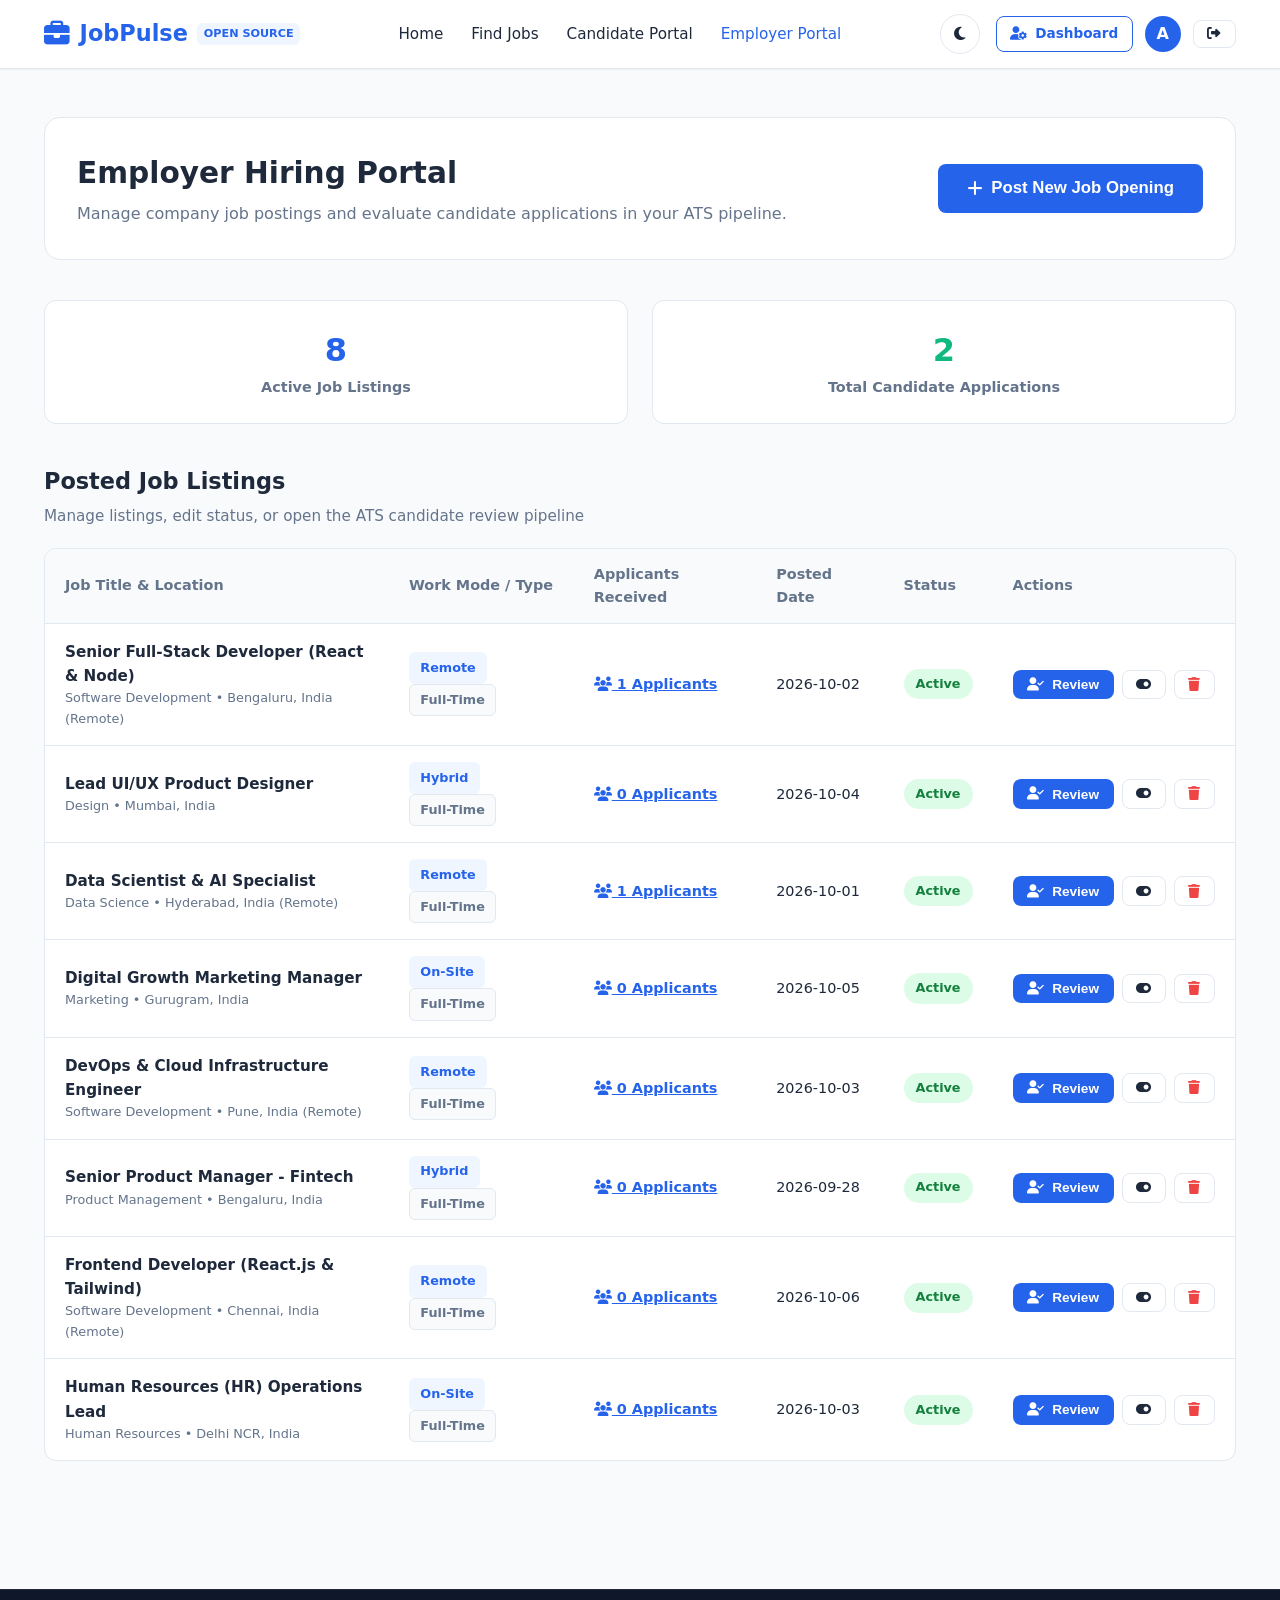
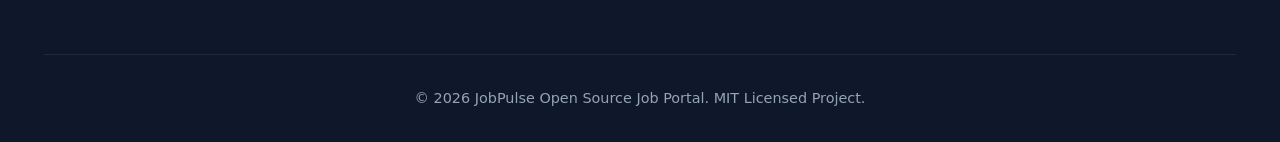
==== employer-dashboard.html @ 10c54e87 "Initial commit: JobPulse Open Source Job Portal" ====
<!DOCTYPE html>
<html lang="en">
<head>
  <meta charset="UTF-8">
  <meta name="viewport" content="width=device-width, initial-scale=1.0">
  <title>Employer Portal & ATS — JobPulse</title>
  <link rel="stylesheet" href="css/style.css">
  <link rel="stylesheet" href="css/responsive.css">
  <link rel="stylesheet" href="css/dark-mode.css">
  <link rel="stylesheet" href="https://cdnjs.cloudflare.com/ajax/libs/font-awesome/6.4.0/css/all.min.css">
</head>
<body>

  <!-- Navigation Bar -->
  <nav class="navbar">
    <div class="container navbar-container">
      <a href="index.html" class="brand-logo">
        <i class="fa-solid fa-briefcase"></i> JobPulse <span class="brand-badge">Open Source</span>
      </a>

      <ul class="nav-links">
        <li><a href="index.html" class="nav-link">Home</a></li>
        <li><a href="jobs.html" class="nav-link">Find Jobs</a></li>
        <li><a href="seeker-dashboard.html" class="nav-link">Candidate Portal</a></li>
        <li><a href="employer-dashboard.html" class="nav-link active">Employer Portal</a></li>
      </ul>

      <div class="nav-actions" id="nav-actions">
        <!-- Dynamically rendered via app.js -->
      </div>
    </div>
  </nav>

  <main class="main-content">
    <div class="container" style="padding-top:3rem; padding-bottom:4rem;">
      
      <!-- Employer Welcome Card -->
      <div style="background:var(--card-bg); border:1px solid var(--border-color); border-radius:var(--radius-xl); padding:2rem; margin-bottom:2.5rem; display:flex; justify-content:space-between; align-items:center; flex-wrap:wrap; gap:1.5rem;">
        <div>
          <h1 style="font-size:1.85rem; font-weight:800; margin-bottom:0.25rem;">Employer Hiring Portal</h1>
          <p style="color:var(--text-muted);">Manage company job postings and evaluate candidate applications in your ATS pipeline.</p>
        </div>
        <div>
          <button onclick="openPostJobModal()" class="btn btn-primary btn-lg">
            <i class="fa-solid fa-plus"></i> Post New Job Opening
          </button>
        </div>
      </div>

      <!-- Overview Stats Grid -->
      <div style="display:grid; grid-template-columns:repeat(auto-fit, minmax(220px, 1fr)); gap:1.5rem; margin-bottom:2.5rem;">
        <div style="background:var(--card-bg); border:1px solid var(--border-color); border-radius:var(--radius-lg); padding:1.5rem; text-align:center;">
          <h3 style="font-size:2rem; font-weight:800; color:var(--primary);" id="emp-active-jobs-count">0</h3>
          <p style="color:var(--text-muted); font-size:0.9rem; font-weight:600;">Active Job Listings</p>
        </div>
        <div style="background:var(--card-bg); border:1px solid var(--border-color); border-radius:var(--radius-lg); padding:1.5rem; text-align:center;">
          <h3 style="font-size:2rem; font-weight:800; color:var(--accent);" id="emp-total-apps-count">0</h3>
          <p style="color:var(--text-muted); font-size:0.9rem; font-weight:600;">Total Candidate Applications</p>
        </div>
      </div>

      <!-- Active Job Listings Manager Table -->
      <div>
        <div class="section-header" style="margin-bottom:1.25rem;">
          <div>
            <h2 class="section-title" style="font-size:1.4rem;">Posted Job Listings</h2>
            <p class="section-subtitle">Manage listings, edit status, or open the ATS candidate review pipeline</p>
          </div>
        </div>

        <div class="table-responsive" id="employer-jobs-table">
          <table class="table">
            <thead>
              <tr>
                <th>Job Title & Location</th>
                <th>Work Mode / Type</th>
                <th>Applicants Received</th>
                <th>Posted Date</th>
                <th>Status</th>
                <th>Actions</th>
              </tr>
            </thead>
            <tbody id="employer-jobs-tbody">
              <!-- Rendered via employer-dashboard.js -->
            </tbody>
          </table>
        </div>
      </div>

    </div>
  </main>

  <!-- Post New Job Modal Dialog -->
  <div class="modal-backdrop" id="post-job-modal">
    <div class="modal-content">
      <div class="modal-header">
        <h3 style="font-size:1.35rem; font-weight:800;">Post a New Job Opening</h3>
        <button onclick="closePostJobModal()" class="modal-close">&times;</button>
      </div>

      <form onsubmit="handleCreateJobSubmit(event)">
        <div class="form-group">
          <label class="form-label">Job Title</label>
          <input type="text" id="job-form-title" class="form-control" required placeholder="e.g. Senior Frontend Engineer">
        </div>

        <div style="display:grid; grid-template-columns:1fr 1fr; gap:1rem;">
          <div class="form-group">
            <label class="form-label">Category</label>
            <select id="job-form-category" class="form-control" required>
              <option value="Software Development">Software Development</option>
              <option value="Design">UI/UX Design</option>
              <option value="Data Science">Data Science & AI</option>
              <option value="Marketing">Growth Marketing</option>
              <option value="Product Management">Product Management</option>
              <option value="Human Resources">Human Resources</option>
            </select>
          </div>

          <div class="form-group">
            <label class="form-label">Work Mode</label>
            <select id="job-form-workmode" class="form-control" required>
              <option value="Remote">Remote</option>
              <option value="Hybrid">Hybrid</option>
              <option value="On-Site">On-Site</option>
            </select>
          </div>
        </div>

        <div style="display:grid; grid-template-columns:1fr 1fr; gap:1rem;">
          <div class="form-group">
            <label class="form-label">Job Type</label>
            <select id="job-form-jobtype" class="form-control" required>
              <option value="Full-Time">Full-Time</option>
              <option value="Part-Time">Part-Time</option>
              <option value="Contract">Contract</option>
              <option value="Internship">Internship</option>
            </select>
          </div>

          <div class="form-group">
            <label class="form-label">Experience Level</label>
            <select id="job-form-experience" class="form-control" required>
              <option value="Entry Level">Entry Level</option>
              <option value="Mid Level">Mid Level</option>
              <option value="Senior Level">Senior Level</option>
            </select>
          </div>
        </div>

        <div class="form-group">
          <label class="form-label">Location</label>
          <input type="text" id="job-form-location" class="form-control" required placeholder="e.g. Bengaluru, India (Remote)">
        </div>

        <div style="display:grid; grid-template-columns:1fr 1fr; gap:1rem;">
          <div class="form-group">
            <label class="form-label">Min Salary (Annual ₹)</label>
            <input type="number" id="job-form-salary-min" class="form-control" required placeholder="e.g. 800000" step="50000">
          </div>

          <div class="form-group">
            <label class="form-label">Max Salary (Annual ₹)</label>
            <input type="number" id="job-form-salary-max" class="form-control" required placeholder="e.g. 1500000" step="50000">
          </div>
        </div>

        <div class="form-group">
          <label class="form-label">Job Description Overview</label>
          <textarea id="job-form-description" class="form-control" required placeholder="Provide a detailed description of the role responsibilities..."></textarea>
        </div>

        <div class="form-group">
          <label class="form-label">Key Requirements (One per line)</label>
          <textarea id="job-form-requirements" class="form-control" required placeholder="3+ years React experience&#10;Proficiency in REST APIs&#10;Experience with AWS"></textarea>
        </div>

        <div class="form-group">
          <label class="form-label">Benefits & Perks (One per line)</label>
          <textarea id="job-form-benefits" class="form-control" required placeholder="100% Remote flexibility&#10;Health Insurance coverage&#10;Annual Learning Stipend"></textarea>
        </div>

        <div style="display:flex; justify-content:flex-end; gap:1rem; margin-top:1.5rem;">
          <button type="button" onclick="closePostJobModal()" class="btn btn-secondary">Cancel</button>
          <button type="submit" class="btn btn-primary">Publish Job Opening <i class="fa-solid fa-paper-plane"></i></button>
        </div>
      </form>
    </div>
  </div>

  <!-- Applicant Tracking System (ATS) Modal -->
  <div class="modal-backdrop" id="ats-candidates-modal">
    <div class="modal-content" style="max-width:800px;">
      <div class="modal-header">
        <h3 style="font-size:1.35rem; font-weight:800;" id="ats-modal-job-title">Candidate Pipeline ATS</h3>
        <button onclick="closeATSModal()" class="modal-close">&times;</button>
      </div>

      <div id="ats-candidates-container">
        <!-- Rendered via employer-dashboard.js -->
      </div>
    </div>
  </div>

  <footer class="footer">
    <div class="container">
      <div class="footer-bottom">
        <p>&copy; 2026 JobPulse Open Source Job Portal. MIT Licensed Project.</p>
      </div>
    </div>
  </footer>

  <script src="js/jobs-data.js"></script>
  <script src="js/auth.js"></script>
  <script src="js/app.js"></script>
  <script src="js/employer-dashboard.js"></script>
</body>
</html>
---- css/style.css ----
/* ==========================================================================
   JobPulse Open Source Job Portal - Core Design System & Stylesheet
   ========================================================================== */

:root {
  --primary: #2563eb;
  --primary-hover: #1d4ed8;
  --primary-light: #eff6ff;
  --secondary: #475569;
  --accent: #10b981;
  --accent-hover: #059669;
  --accent-light: #ecfdf5;
  --dark-bg: #0f172a;
  --card-bg: #ffffff;
  --body-bg: #f8fafc;
  --text-main: #1e293b;
  --text-muted: #64748b;
  --border-color: #e2e8f0;
  --shadow-sm: 0 1px 2px 0 rgb(0 0 0 / 0.05);
  --shadow-md: 0 4px 6px -1px rgb(0 0 0 / 0.1), 0 2px 4px -2px rgb(0 0 0 / 0.1);
  --shadow-lg: 0 10px 15px -3px rgb(0 0 0 / 0.1), 0 4px 6px -4px rgb(0 0 0 / 0.1);
  --radius-sm: 0.375rem;
  --radius-md: 0.5rem;
  --radius-lg: 0.75rem;
  --radius-xl: 1rem;
  --font-sans: 'Inter', system-ui, -apple-system, BlinkMacSystemFont, 'Segoe UI', Roboto, sans-serif;
  --transition: all 0.25s ease-in-out;
}

* {
  box-sizing: border-box;
  margin: 0;
  padding: 0;
}

body {
  font-family: var(--font-sans);
  background-color: var(--body-bg);
  color: var(--text-main);
  line-height: 1.6;
  min-height: 100vh;
  display: flex;
  flex-direction: column;
}

a {
  color: var(--primary);
  text-decoration: none;
  transition: var(--transition);
}

a:hover {
  color: var(--primary-hover);
}

img {
  max-width: 100%;
  height: auto;
  display: block;
}

/* Layout Containers */
.container {
  width: 100%;
  max-width: 1240px;
  margin: 0 auto;
  padding: 0 1.5rem;
}

.main-content {
  flex: 1;
}

/* Navbar */
.navbar {
  background-color: var(--card-bg);
  border-bottom: 1px solid var(--border-color);
  position: sticky;
  top: 0;
  z-index: 1000;
  box-shadow: var(--shadow-sm);
}

.navbar-container {
  display: flex;
  align-items: center;
  justify-content: space-between;
  height: 4.25rem;
}

.brand-logo {
  display: flex;
  align-items: center;
  gap: 0.6rem;
  font-size: 1.4rem;
  font-weight: 800;
  color: var(--primary);
}

.brand-logo i {
  font-size: 1.6rem;
}

.brand-badge {
  background: var(--primary-light);
  color: var(--primary);
  font-size: 0.7rem;
  padding: 0.15rem 0.4rem;
  border-radius: var(--radius-sm);
  font-weight: 700;
  text-transform: uppercase;
}

.nav-links {
  display: flex;
  align-items: center;
  gap: 1.75rem;
  list-style: none;
}

.nav-link {
  color: var(--text-main);
  font-weight: 500;
  font-size: 0.95rem;
}

.nav-link:hover, .nav-link.active {
  color: var(--primary);
}

.nav-actions {
  display: flex;
  align-items: center;
  gap: 1rem;
}

/* Buttons */
.btn {
  display: inline-flex;
  align-items: center;
  justify-content: center;
  gap: 0.5rem;
  padding: 0.6rem 1.25rem;
  font-size: 0.95rem;
  font-weight: 600;
  border-radius: var(--radius-md);
  border: 1px solid transparent;
  cursor: pointer;
  transition: var(--transition);
  white-space: nowrap;
}

.btn-primary {
  background-color: var(--primary);
  color: #ffffff;
}

.btn-primary:hover {
  background-color: var(--primary-hover);
  color: #ffffff;
}

.btn-secondary {
  background-color: var(--card-bg);
  border-color: var(--border-color);
  color: var(--text-main);
}

.btn-secondary:hover {
  background-color: var(--body-bg);
  border-color: var(--text-muted);
}

.btn-outline {
  background: transparent;
  border-color: var(--primary);
  color: var(--primary);
}

.btn-outline:hover {
  background-color: var(--primary-light);
}

.btn-accent {
  background-color: var(--accent);
  color: #ffffff;
}

.btn-accent:hover {
  background-color: var(--accent-hover);
  color: #ffffff;
}

.btn-danger {
  background-color: #ef4444;
  color: #ffffff;
}

.btn-danger:hover {
  background-color: #dc2626;
}

.btn-sm {
  padding: 0.4rem 0.85rem;
  font-size: 0.85rem;
}

.btn-lg {
  padding: 0.85rem 1.75rem;
  font-size: 1.05rem;
}

.btn-icon {
  width: 2.5rem;
  height: 2.5rem;
  padding: 0;
  border-radius: 50%;
}

/* Hero Section */
.hero {
  background: linear-gradient(135deg, #1e293b 0%, #0f172a 100%);
  color: #ffffff;
  padding: 5rem 0 4rem;
  position: relative;
  overflow: hidden;
}

.hero::before {
  content: '';
  position: absolute;
  top: -50%;
  right: -20%;
  width: 600px;
  height: 600px;
  background: radial-gradient(circle, rgba(37,99,235,0.2) 0%, rgba(0,0,0,0) 70%);
  border-radius: 50%;
}

.hero-content {
  text-align: center;
  max-width: 850px;
  margin: 0 auto;
  position: relative;
  z-index: 2;
}

.hero-title {
  font-size: 3rem;
  font-weight: 800;
  letter-spacing: -0.025em;
  line-height: 1.2;
  margin-bottom: 1.25rem;
}

.hero-title span {
  color: #60a5fa;
}

.hero-subtitle {
  font-size: 1.2rem;
  color: #94a3b8;
  margin-bottom: 2.5rem;
}

/* Hero Search Box */
.hero-search-box {
  background-color: #ffffff;
  padding: 0.5rem;
  border-radius: var(--radius-lg);
  box-shadow: var(--shadow-lg);
  display: flex;
  align-items: center;
  gap: 0.5rem;
  color: var(--text-main);
  position: relative;
}

.search-input-group {
  display: flex;
  align-items: center;
  gap: 0.75rem;
  flex: 1;
  padding: 0.5rem 1rem;
  border-right: 1px solid var(--border-color);
}

.search-input-group:last-of-type {
  border-right: none;
}

.search-input-group i {
  color: var(--text-muted);
  font-size: 1.1rem;
}

.search-input-group input, .search-input-group select {
  width: 100%;
  border: none;
  outline: none;
  font-size: 0.95rem;
  background: transparent;
  color: var(--text-main);
}

/* Hero Stats */
.hero-stats {
  display: grid;
  grid-template-columns: repeat(3, 1fr);
  gap: 2rem;
  margin-top: 3.5rem;
  text-align: center;
}

.stat-item h3 {
  font-size: 2.25rem;
  font-weight: 800;
  color: #60a5fa;
}

.stat-item p {
  color: #94a3b8;
  font-size: 0.95rem;
}

/* Category Cards Section */
.section {
  padding: 4rem 0;
}

.section-header {
  display: flex;
  align-items: flex-end;
  justify-content: space-between;
  margin-bottom: 2.5rem;
}

.section-title {
  font-size: 1.85rem;
  font-weight: 800;
  color: var(--text-main);
}

.section-subtitle {
  color: var(--text-muted);
  font-size: 0.95rem;
  margin-top: 0.25rem;
}

.categories-grid {
  display: grid;
  grid-template-columns: repeat(auto-fill, minmax(220px, 1fr));
  gap: 1.5rem;
}

.category-card {
  background-color: var(--card-bg);
  border: 1px solid var(--border-color);
  border-radius: var(--radius-lg);
  padding: 1.75rem 1.5rem;
  text-align: center;
  transition: var(--transition);
  cursor: pointer;
}

.category-card:hover {
  transform: translateY(-4px);
  border-color: var(--primary);
  box-shadow: var(--shadow-md);
}

.category-icon {
  width: 3.5rem;
  height: 3.5rem;
  background-color: var(--primary-light);
  color: var(--primary);
  border-radius: var(--radius-lg);
  display: flex;
  align-items: center;
  justify-content: center;
  font-size: 1.5rem;
  margin: 0 auto 1rem;
}

.category-title {
  font-size: 1.1rem;
  font-weight: 700;
  color: var(--text-main);
  margin-bottom: 0.25rem;
}

.category-count {
  font-size: 0.85rem;
  color: var(--text-muted);
}

/* Job Cards Grid */
.jobs-grid {
  display: grid;
  grid-template-columns: repeat(auto-fill, minmax(360px, 1fr));
  gap: 1.5rem;
}

.job-card {
  background-color: var(--card-bg);
  border: 1px solid var(--border-color);
  border-radius: var(--radius-lg);
  padding: 1.5rem;
  display: flex;
  flex-direction: column;
  justify-content: space-between;
  transition: var(--transition);
  position: relative;
}

.job-card:hover {
  border-color: var(--primary);
  box-shadow: var(--shadow-md);
  transform: translateY(-2px);
}

.job-card-header {
  display: flex;
  align-items: flex-start;
  gap: 1rem;
  margin-bottom: 1rem;
}

.company-logo {
  width: 3.25rem;
  height: 3.25rem;
  border-radius: var(--radius-md);
  object-fit: cover;
  border: 1px solid var(--border-color);
  background: var(--body-bg);
}

.job-title-group {
  flex: 1;
}

.job-title {
  font-size: 1.15rem;
  font-weight: 700;
  color: var(--text-main);
  line-height: 1.3;
  margin-bottom: 0.25rem;
}

.company-name {
  font-size: 0.9rem;
  color: var(--text-muted);
  font-weight: 500;
}

.bookmark-btn {
  background: transparent;
  border: none;
  color: var(--text-muted);
  font-size: 1.25rem;
  cursor: pointer;
  transition: var(--transition);
}

.bookmark-btn:hover, .bookmark-btn.active {
  color: #ef4444;
}

/* Tags & Badges */
.tags-group {
  display: flex;
  flex-wrap: wrap;
  gap: 0.5rem;
  margin-bottom: 1.25rem;
}

.badge {
  display: inline-flex;
  align-items: center;
  gap: 0.35rem;
  padding: 0.3rem 0.65rem;
  font-size: 0.8rem;
  font-weight: 600;
  border-radius: var(--radius-sm);
  background-color: var(--body-bg);
  color: var(--text-muted);
  border: 1px solid var(--border-color);
}

.badge-primary {
  background-color: var(--primary-light);
  color: var(--primary);
  border-color: transparent;
}

.badge-accent {
  background-color: var(--accent-light);
  color: var(--accent);
  border-color: transparent;
}

.badge-warning {
  background-color: #fffbe6;
  color: #d97706;
  border-color: transparent;
}

.badge-danger {
  background-color: #fef2f2;
  color: #ef4444;
  border-color: transparent;
}

.job-meta {
  display: flex;
  align-items: center;
  justify-content: space-between;
  padding-top: 1rem;
  border-top: 1px solid var(--border-color);
  font-size: 0.85rem;
  color: var(--text-muted);
}

.salary-text {
  font-weight: 700;
  color: var(--text-main);
  font-size: 1rem;
}

/* Catalog Page Layout */
.catalog-layout {
  display: grid;
  grid-template-columns: 280px 1fr;
  gap: 2rem;
  padding: 2.5rem 0 4rem;
}

/* Sidebar Filter Panel */
.filter-sidebar {
  background-color: var(--card-bg);
  border: 1px solid var(--border-color);
  border-radius: var(--radius-lg);
  padding: 1.5rem;
  height: fit-content;
  position: sticky;
  top: 5.5rem;
}

.filter-header {
  display: flex;
  align-items: center;
  justify-content: space-between;
  padding-bottom: 1rem;
  margin-bottom: 1.25rem;
  border-bottom: 1px solid var(--border-color);
}

.filter-title {
  font-size: 1.1rem;
  font-weight: 700;
}

.filter-group {
  margin-bottom: 1.5rem;
}

.filter-label {
  font-size: 0.9rem;
  font-weight: 700;
  color: var(--text-main);
  margin-bottom: 0.75rem;
  display: block;
}

.filter-checkbox {
  display: flex;
  align-items: center;
  gap: 0.6rem;
  font-size: 0.9rem;
  color: var(--text-main);
  margin-bottom: 0.5rem;
  cursor: pointer;
}

.filter-checkbox input[type="checkbox"] {
  accent-color: var(--primary);
  width: 1.05rem;
  height: 1.05rem;
}

.range-slider {
  width: 100%;
  accent-color: var(--primary);
}

.range-values {
  display: flex;
  justify-content: space-between;
  font-size: 0.8rem;
  font-weight: 600;
  color: var(--text-muted);
  margin-top: 0.35rem;
}

/* Top Toolbar */
.catalog-toolbar {
  display: flex;
  align-items: center;
  justify-content: space-between;
  background-color: var(--card-bg);
  border: 1px solid var(--border-color);
  border-radius: var(--radius-lg);
  padding: 1rem 1.5rem;
  margin-bottom: 1.5rem;
}

.results-count {
  font-size: 0.95rem;
  font-weight: 600;
  color: var(--text-muted);
}

.sort-select {
  padding: 0.45rem 0.85rem;
  border-radius: var(--radius-md);
  border: 1px solid var(--border-color);
  outline: none;
  font-size: 0.9rem;
  color: var(--text-main);
  background-color: var(--card-bg);
}

/* Job Details Page */
.job-details-header {
  background-color: var(--card-bg);
  border-bottom: 1px solid var(--border-color);
  padding: 3rem 0;
}

.job-details-grid {
  display: grid;
  grid-template-columns: 1fr 340px;
  gap: 2rem;
  padding: 3rem 0;
}

.details-card {
  background-color: var(--card-bg);
  border: 1px solid var(--border-color);
  border-radius: var(--radius-lg);
  padding: 2rem;
  margin-bottom: 2rem;
}

.details-title {
  font-size: 1.35rem;
  font-weight: 800;
  margin-bottom: 1.25rem;
  padding-bottom: 0.75rem;
  border-bottom: 2px solid var(--primary-light);
}

.details-list {
  list-style-type: none;
}

.details-list li {
  position: relative;
  padding-left: 1.75rem;
  margin-bottom: 0.75rem;
}

.details-list li::before {
  content: '✓';
  position: absolute;
  left: 0;
  color: var(--accent);
  font-weight: bold;
}

/* Forms & Inputs */
.form-group {
  margin-bottom: 1.25rem;
}

.form-label {
  display: block;
  font-size: 0.9rem;
  font-weight: 600;
  margin-bottom: 0.5rem;
  color: var(--text-main);
}

.form-control {
  width: 100% !important;
  padding: 0.65rem 0.9rem;
  font-size: 0.95rem;
  border: 1px solid var(--border-color);
  border-radius: var(--radius-md);
  outline: none;
  background-color: var(--card-bg);
  color: var(--text-main);
  transition: var(--transition);
}

.form-control:focus {
  border-color: var(--primary);
  box-shadow: 0 0 0 3px rgba(37, 99, 235, 0.15);
}

textarea.form-control {
  min-height: 120px;
  resize: vertical;
}

/* Auth Cards */
.auth-wrapper {
  min-height: 80vh;
  display: flex;
  align-items: center;
  justify-content: center;
  padding: 3rem 1rem;
}

.auth-card {
  width: 100%;
  max-width: 460px !important;
  background-color: var(--card-bg);
  border: 1px solid var(--border-color);
  border-radius: var(--radius-xl);
  padding: 2.5rem;
  box-shadow: var(--shadow-lg);
}

.auth-header {
  text-align: center;
  margin-bottom: 2rem;
}

.auth-title {
  font-size: 1.75rem;
  font-weight: 800;
  margin-bottom: 0.5rem;
}

.role-toggle {
  display: flex;
  background-color: var(--body-bg);
  border: 1px solid var(--border-color);
  padding: 0.3rem;
  border-radius: var(--radius-md);
  margin-bottom: 1.75rem;
}

.role-btn {
  flex: 1;
  padding: 0.5rem;
  text-align: center;
  border: none;
  background: transparent;
  font-weight: 600;
  font-size: 0.9rem;
  border-radius: var(--radius-sm);
  cursor: pointer;
  color: var(--text-muted);
}

.role-btn.active {
  background-color: var(--card-bg);
  color: var(--primary);
  box-shadow: var(--shadow-sm);
}

.demo-login-box {
  background-color: var(--primary-light);
  border: 1px dashed var(--primary);
  border-radius: var(--radius-md);
  padding: 1rem;
  margin-bottom: 1.5rem;
  text-align: center;
}

/* Tables & ATS Dashboard */
.table-responsive {
  width: 100%;
  overflow-x: auto;
  border: 1px solid var(--border-color);
  border-radius: var(--radius-lg);
  background-color: var(--card-bg);
}

.table {
  width: 100%;
  border-collapse: collapse;
  text-align: left;
  font-size: 0.9rem;
}

.table th {
  background-color: var(--body-bg);
  padding: 0.85rem 1.25rem;
  font-weight: 700;
  color: var(--text-muted);
  border-bottom: 1px solid var(--border-color);
}

.table td {
  padding: 1rem 1.25rem;
  border-bottom: 1px solid var(--border-color);
  vertical-align: middle;
}

.table tr:last-child td {
  border-bottom: none;
}

/* Status Badges for ATS */
.status-pill {
  padding: 0.3rem 0.75rem;
  border-radius: 9999px;
  font-size: 0.8rem;
  font-weight: 700;
  display: inline-flex;
  align-items: center;
  gap: 0.35rem;
}

.status-submitted { background: #e0f2fe; color: #0369a1; }
.status-review { background: #fef3c7; color: #b45309; }
.status-shortlisted { background: #dcfce7; color: #15803d; }
.status-interview { background: #f3e8ff; color: #6b21a8; }
.status-hired { background: #d1fae5; color: #047857; }
.status-rejected { background: #ffe4e6; color: #be123c; }

/* Modals */
.modal-backdrop {
  position: fixed;
  top: 0;
  left: 0;
  width: 100%;
  height: 100%;
  background-color: rgba(15, 23, 42, 0.6);
  backdrop-filter: blur(4px);
  z-index: 2000;
  display: flex;
  align-items: center;
  justify-content: center;
  padding: 1.5rem;
  opacity: 0;
  visibility: hidden;
  transition: var(--transition);
}

.modal-backdrop.show {
  opacity: 1;
  visibility: visible;
}

.modal-content {
  background-color: var(--card-bg);
  border-radius: var(--radius-xl);
  width: 100%;
  max-width: 650px;
  max-height: 90vh;
  overflow-y: auto;
  box-shadow: var(--shadow-lg);
  padding: 2rem;
  position: relative;
}

.modal-header {
  display: flex;
  align-items: center;
  justify-content: space-between;
  margin-bottom: 1.5rem;
  padding-bottom: 1rem;
  border-bottom: 1px solid var(--border-color);
}

.modal-close {
  background: transparent;
  border: none;
  font-size: 1.5rem;
  cursor: pointer;
  color: var(--text-muted);
}

/* Toast Alerts */
#toast-container {
  position: fixed;
  bottom: 2rem;
  right: 2rem;
  z-index: 3000;
  display: flex;
  flex-direction: column;
  gap: 0.75rem;
}

.toast {
  background-color: var(--dark-bg);
  color: #ffffff;
  padding: 0.85rem 1.25rem;
  border-radius: var(--radius-md);
  box-shadow: var(--shadow-lg);
  font-size: 0.9rem;
  display: flex;
  align-items: center;
  gap: 0.75rem;
  animation: slideIn 0.3s ease;
}

.toast-success { border-left: 4px solid var(--accent); }
.toast-error { border-left: 4px solid #ef4444; }

@keyframes slideIn {
  from { transform: translateX(100%); opacity: 0; }
  to { transform: translateX(0); opacity: 1; }
}

/* Footer */
.footer {
  background-color: var(--dark-bg);
  color: #94a3b8;
  padding: 4rem 0 2rem;
  margin-top: 4rem;
  border-top: 1px solid #1e293b;
}

.footer-grid {
  display: grid;
  grid-template-columns: 2fr repeat(3, 1fr);
  gap: 3rem;
  margin-bottom: 3rem;
}

.footer-title {
  color: #ffffff;
  font-weight: 700;
  margin-bottom: 1.25rem;
}

.footer-links {
  list-style: none;
}

.footer-links li {
  margin-bottom: 0.65rem;
}

.footer-links a {
  color: #94a3b8;
}

.footer-links a:hover {
  color: #ffffff;
}

.footer-bottom {
  text-align: center;
  padding-top: 2rem;
  border-top: 1px solid #1e293b;
  font-size: 0.9rem;
}
---- css/responsive.css ----
/* ==========================================================================
   JobPulse Open Source Job Portal - Responsive Stylesheet
   ========================================================================== */

/* Tablet Breakpoint (Max-width: 1024px) */
@media (max-width: 1024px) {
  .catalog-layout {
    grid-template-columns: 240px 1fr;
    gap: 1.5rem;
  }

  .job-details-grid {
    grid-template-columns: 1fr;
  }

  .hero-title {
    font-size: 2.5rem;
  }

  .footer-grid {
    grid-template-columns: 1fr 1fr;
    gap: 2rem;
  }
}

/* Mobile Breakpoint (Max-width: 768px) */
@media (max-width: 768px) {
  .navbar-container {
    height: 3.75rem;
  }

  .nav-links {
    display: none; /* Mobile menu toggled via drawer */
  }

  .catalog-layout {
    grid-template-columns: 1fr;
  }

  .filter-sidebar {
    position: static;
    margin-bottom: 1.5rem;
  }

  .hero {
    padding: 3.5rem 0 2.5rem;
  }

  .hero-title {
    font-size: 2rem;
  }

  .hero-subtitle {
    font-size: 1rem;
  }

  .hero-search-box {
    flex-direction: column;
    padding: 1rem;
    gap: 0.75rem;
  }

  .search-input-group {
    border-right: none;
    border-bottom: 1px solid var(--border-color);
    padding: 0.5rem 0;
    width: 100%;
  }

  .search-input-group:last-of-type {
    border-bottom: none;
  }

  .hero-search-box .btn {
    width: 100%;
  }

  .hero-stats {
    grid-template-columns: 1fr;
    gap: 1.5rem;
  }

  .categories-grid, .jobs-grid {
    grid-template-columns: 1fr;
  }

  .section-header {
    flex-direction: column;
    align-items: flex-start;
    gap: 0.75rem;
  }

  .footer-grid {
    grid-template-columns: 1fr;
  }
}
---- css/dark-mode.css ----
/* ==========================================================================
   JobPulse Open Source Job Portal - Dark Theme Overrides
   ========================================================================== */

body.dark-mode {
  --body-bg: #0b0f19;
  --card-bg: #151d30;
  --text-main: #f1f5f9;
  --text-muted: #94a3b8;
  --border-color: #1e293b;
  --primary-light: #1e293b;
  --accent-light: #064e3b;
  --shadow-sm: 0 1px 2px 0 rgb(0 0 0 / 0.5);
  --shadow-md: 0 4px 6px -1px rgb(0 0 0 / 0.3);
  --shadow-lg: 0 10px 15px -3px rgb(0 0 0 / 0.4);
}

body.dark-mode .hero-search-box {
  background-color: var(--card-bg);
  border: 1px solid var(--border-color);
}

body.dark-mode .search-input-group input,
body.dark-mode .search-input-group select {
  color: var(--text-main);
}

body.dark-mode .sort-select {
  background-color: var(--card-bg);
  color: var(--text-main);
  border-color: var(--border-color);
}

body.dark-mode .badge {
  background-color: var(--border-color);
  color: var(--text-muted);
}

body.dark-mode .table th {
  background-color: #0f172a;
  color: var(--text-muted);
}
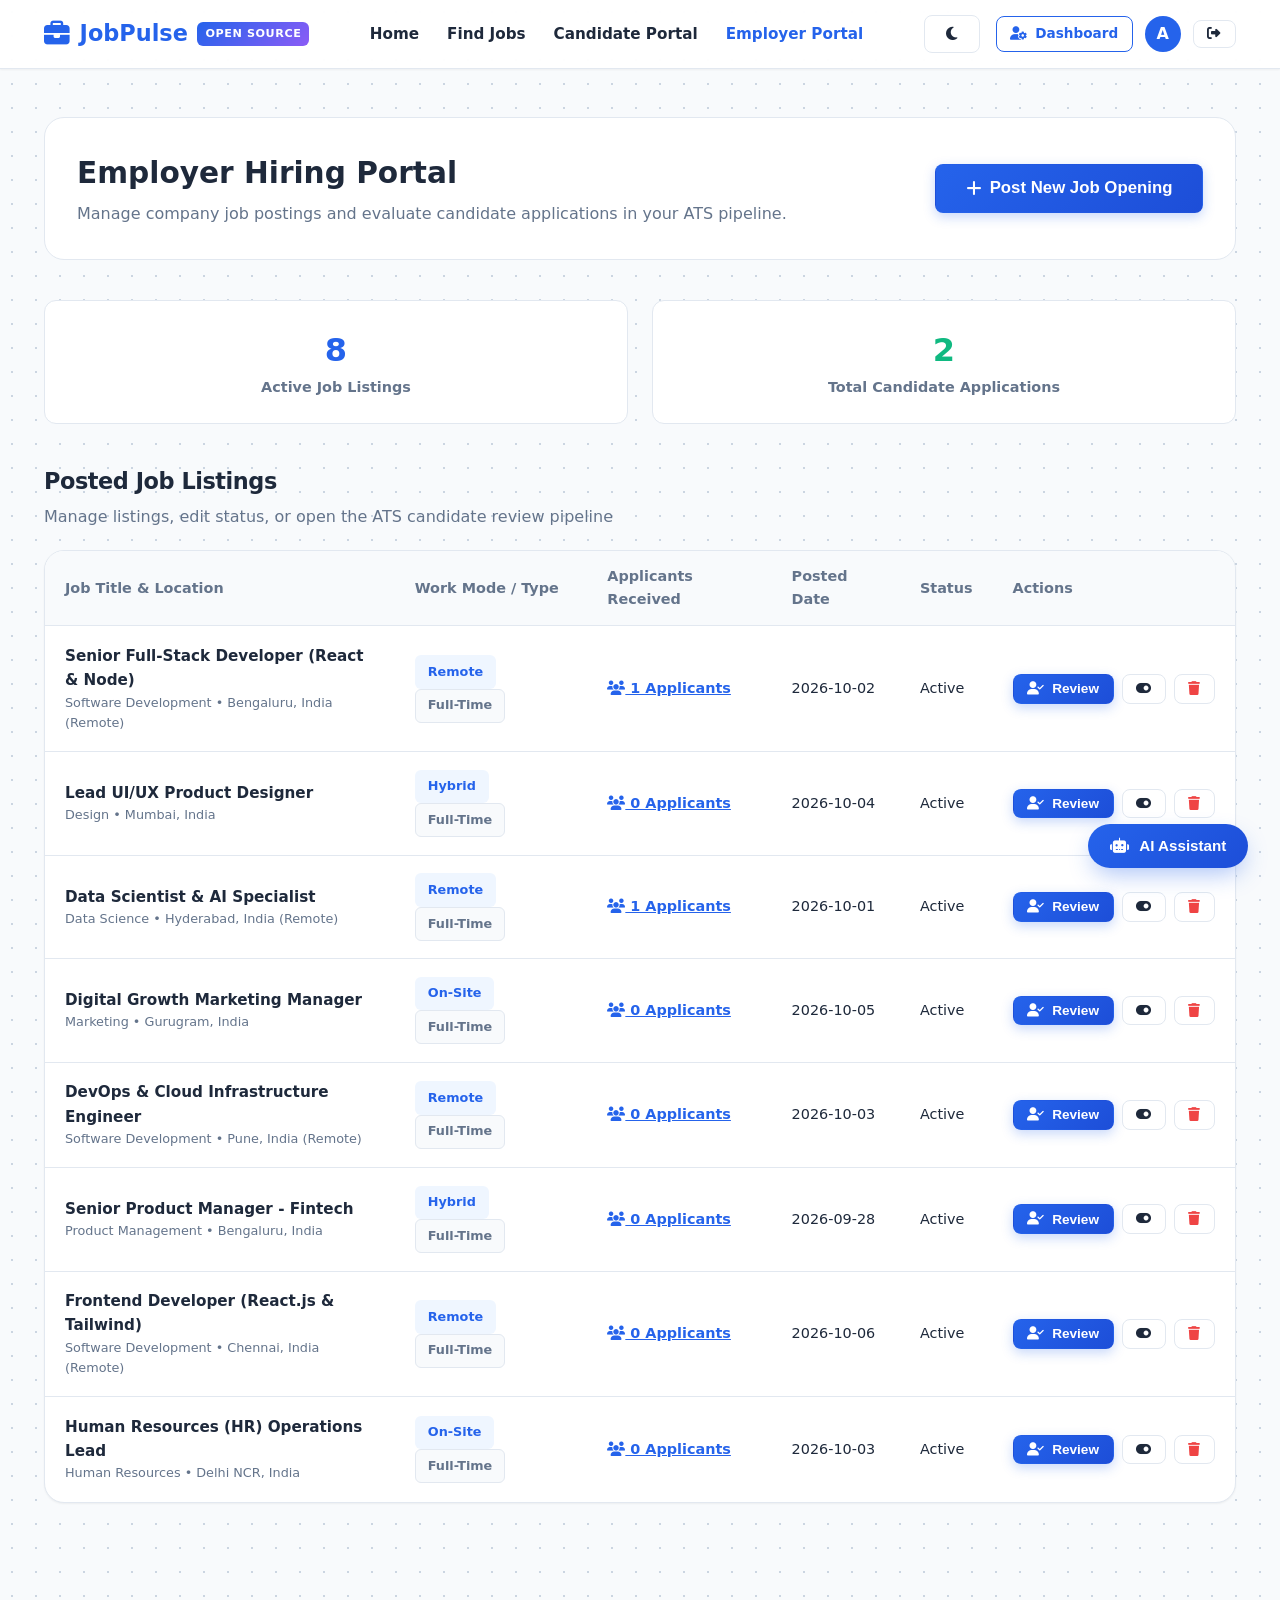
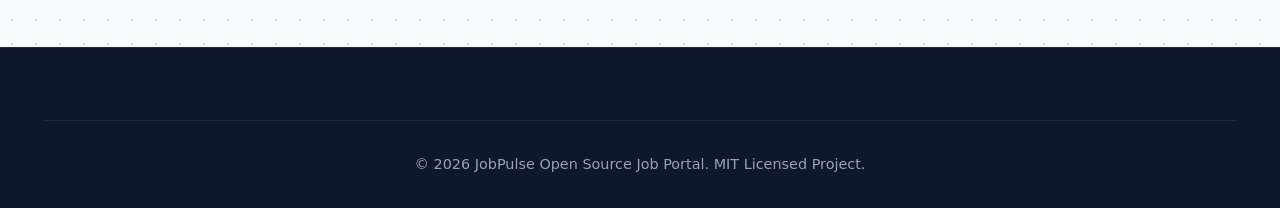
==== commit a0d6c6d2: "Initial commit: JobPulse Open Source Job Portal with AI Resume Verifier & AI Assistant" ====
--- a/employer-dashboard.html
+++ b/employer-dashboard.html
@@ -214,5 +214,6 @@
   <script src="js/auth.js"></script>
   <script src="js/app.js"></script>
   <script src="js/employer-dashboard.js"></script>
+  <script src="js/ai-assistant.js"></script>
 </body>
 </html>
--- a/css/style.css
+++ b/css/style.css
@@ -1,5 +1,5 @@
 /* ==========================================================================
-   JobPulse Open Source Job Portal - Core Design System & Stylesheet
+   JobPulse Open Source Job Portal - Creative Design System & Dynamic Backgrounds
    ========================================================================== */
 
 :root {
@@ -10,6 +10,7 @@
   --accent: #10b981;
   --accent-hover: #059669;
   --accent-light: #ecfdf5;
+  --purple-glow: #8b5cf6;
   --dark-bg: #0f172a;
   --card-bg: #ffffff;
   --body-bg: #f8fafc;
@@ -18,11 +19,11 @@
   --border-color: #e2e8f0;
   --shadow-sm: 0 1px 2px 0 rgb(0 0 0 / 0.05);
   --shadow-md: 0 4px 6px -1px rgb(0 0 0 / 0.1), 0 2px 4px -2px rgb(0 0 0 / 0.1);
-  --shadow-lg: 0 10px 15px -3px rgb(0 0 0 / 0.1), 0 4px 6px -4px rgb(0 0 0 / 0.1);
+  --shadow-lg: 0 20px 25px -5px rgb(0 0 0 / 0.1), 0 8px 10px -6px rgb(0 0 0 / 0.1);
   --radius-sm: 0.375rem;
   --radius-md: 0.5rem;
   --radius-lg: 0.75rem;
-  --radius-xl: 1rem;
+  --radius-xl: 1.25rem;
   --font-sans: 'Inter', system-ui, -apple-system, BlinkMacSystemFont, 'Segoe UI', Roboto, sans-serif;
   --transition: all 0.25s ease-in-out;
 }
@@ -36,6 +37,8 @@
 body {
   font-family: var(--font-sans);
   background-color: var(--body-bg);
+  background-image: radial-gradient(#cbd5e1 1px, transparent 1px);
+  background-size: 24px 24px;
   color: var(--text-main);
   line-height: 1.6;
   min-height: 100vh;
@@ -71,9 +74,11 @@
   flex: 1;
 }
 
-/* Navbar */
+/* Navbar with Glassmorphism */
 .navbar {
-  background-color: var(--card-bg);
+  background-color: rgba(255, 255, 255, 0.9);
+  backdrop-filter: blur(12px);
+  -webkit-backdrop-filter: blur(12px);
   border-bottom: 1px solid var(--border-color);
   position: sticky;
   top: 0;
@@ -102,13 +107,14 @@
 }
 
 .brand-badge {
-  background: var(--primary-light);
-  color: var(--primary);
+  background: linear-gradient(135deg, var(--primary), var(--purple-glow));
+  color: #ffffff;
   font-size: 0.7rem;
-  padding: 0.15rem 0.4rem;
+  padding: 0.2rem 0.5rem;
   border-radius: var(--radius-sm);
-  font-weight: 700;
+  font-weight: 800;
   text-transform: uppercase;
+  letter-spacing: 0.05em;
 }
 
 .nav-links {
@@ -120,7 +126,7 @@
 
 .nav-link {
   color: var(--text-main);
-  font-weight: 500;
+  font-weight: 600;
   font-size: 0.95rem;
 }
 
@@ -140,9 +146,9 @@
   align-items: center;
   justify-content: center;
   gap: 0.5rem;
-  padding: 0.6rem 1.25rem;
+  padding: 0.65rem 1.35rem;
   font-size: 0.95rem;
-  font-weight: 600;
+  font-weight: 700;
   border-radius: var(--radius-md);
   border: 1px solid transparent;
   cursor: pointer;
@@ -151,12 +157,14 @@
 }
 
 .btn-primary {
-  background-color: var(--primary);
+  background: linear-gradient(135deg, var(--primary), var(--primary-hover));
   color: #ffffff;
+  box-shadow: 0 4px 12px rgba(37, 99, 235, 0.25);
 }
 
 .btn-primary:hover {
-  background-color: var(--primary-hover);
+  transform: translateY(-2px);
+  box-shadow: 0 6px 16px rgba(37, 99, 235, 0.35);
   color: #ffffff;
 }
 
@@ -181,94 +189,98 @@
   background-color: var(--primary-light);
 }
 
-.btn-accent {
-  background-color: var(--accent);
-  color: #ffffff;
-}
-
-.btn-accent:hover {
-  background-color: var(--accent-hover);
-  color: #ffffff;
-}
-
-.btn-danger {
-  background-color: #ef4444;
-  color: #ffffff;
-}
-
-.btn-danger:hover {
-  background-color: #dc2626;
-}
-
 .btn-sm {
   padding: 0.4rem 0.85rem;
   font-size: 0.85rem;
 }
 
 .btn-lg {
-  padding: 0.85rem 1.75rem;
+  padding: 0.85rem 1.85rem;
   font-size: 1.05rem;
 }
 
-.btn-icon {
-  width: 2.5rem;
-  height: 2.5rem;
-  padding: 0;
-  border-radius: 50%;
-}
-
-/* Hero Section */
+/* Creative Hero Section with Workspace Background Overlay */
 .hero {
-  background: linear-gradient(135deg, #1e293b 0%, #0f172a 100%);
+  background: linear-gradient(135deg, rgba(15, 23, 42, 0.92) 0%, rgba(30, 41, 59, 0.88) 100%), 
+              url('https://images.unsplash.com/photo-1497366216548-37526070297c?auto=format&fit=crop&w=1920&q=80');
+  background-size: cover;
+  background-position: center;
+  background-attachment: fixed;
   color: #ffffff;
-  padding: 5rem 0 4rem;
+  padding: 5.5rem 0 4.5rem;
   position: relative;
   overflow: hidden;
 }
 
-.hero::before {
+.hero::after {
   content: '';
   position: absolute;
-  top: -50%;
-  right: -20%;
-  width: 600px;
-  height: 600px;
-  background: radial-gradient(circle, rgba(37,99,235,0.2) 0%, rgba(0,0,0,0) 70%);
-  border-radius: 50%;
+  bottom: 0;
+  left: 0;
+  right: 0;
+  height: 40px;
+  background: linear-gradient(to top, var(--body-bg), transparent);
 }
 
 .hero-content {
   text-align: center;
-  max-width: 850px;
+  max-width: 880px;
   margin: 0 auto;
   position: relative;
   z-index: 2;
 }
 
 .hero-title {
-  font-size: 3rem;
-  font-weight: 800;
-  letter-spacing: -0.025em;
-  line-height: 1.2;
+  font-size: 3.25rem;
+  font-weight: 900;
+  letter-spacing: -0.03em;
+  line-height: 1.15;
   margin-bottom: 1.25rem;
 }
 
 .hero-title span {
-  color: #60a5fa;
+  background: linear-gradient(135deg, #60a5fa, #a78bfa);
+  -webkit-background-clip: text;
+  -webkit-text-fill-color: transparent;
 }
 
 .hero-subtitle {
-  font-size: 1.2rem;
-  color: #94a3b8;
+  font-size: 1.25rem;
+  color: #cbd5e1;
   margin-bottom: 2.5rem;
+  font-weight: 500;
+}
+
+/* Floating Feature Badges in Hero */
+.hero-pills {
+  display: flex;
+  align-items: center;
+  justify-content: center;
+  gap: 1rem;
+  flex-wrap: wrap;
+  margin-bottom: 2rem;
+}
+
+.hero-pill-badge {
+  background: rgba(255, 255, 255, 0.12);
+  backdrop-filter: blur(8px);
+  border: 1px solid rgba(255, 255, 255, 0.2);
+  color: #ffffff;
+  padding: 0.4rem 0.9rem;
+  border-radius: 9999px;
+  font-size: 0.85rem;
+  font-weight: 700;
+  display: flex;
+  align-items: center;
+  gap: 0.4rem;
 }
 
 /* Hero Search Box */
 .hero-search-box {
-  background-color: #ffffff;
-  padding: 0.5rem;
-  border-radius: var(--radius-lg);
-  box-shadow: var(--shadow-lg);
+  background-color: rgba(255, 255, 255, 0.98);
+  padding: 0.6rem;
+  border-radius: var(--radius-xl);
+  box-shadow: 0 25px 50px -12px rgba(0, 0, 0, 0.35);
   display: flex;
   align-items: center;
   gap: 0.5rem;
@@ -290,7 +302,7 @@
 }
 
 .search-input-group i {
-  color: var(--text-muted);
+  color: var(--primary);
   font-size: 1.1rem;
 }
 
@@ -299,11 +311,12 @@
   border: none;
   outline: none;
   font-size: 0.95rem;
+  font-weight: 600;
   background: transparent;
   color: var(--text-main);
 }
 
-/* Hero Stats */
+/* Hero Stats Counter */
 .hero-stats {
   display: grid;
   grid-template-columns: repeat(3, 1fr);
@@ -313,19 +326,22 @@
 }
 
 .stat-item h3 {
-  font-size: 2.25rem;
-  font-weight: 800;
-  color: #60a5fa;
+  font-size: 2.5rem;
+  font-weight: 900;
+  background: linear-gradient(135deg, #60a5fa, #38bdf8);
+  -webkit-background-clip: text;
+  -webkit-text-fill-color: transparent;
 }
 
 .stat-item p {
-  color: #94a3b8;
+  color: #cbd5e1;
   font-size: 0.95rem;
+  font-weight: 600;
 }
 
 /* Category Cards Section */
 .section {
-  padding: 4rem 0;
+  padding: 4.5rem 0;
 }
 
 .section-header {
@@ -336,14 +352,15 @@
 }
 
 .section-title {
-  font-size: 1.85rem;
-  font-weight: 800;
-  color: var(--text-main);
+  font-size: 2rem;
+  font-weight: 900;
+  color: var(--text-main);
+  letter-spacing: -0.02em;
 }
 
 .section-subtitle {
   color: var(--text-muted);
-  font-size: 0.95rem;
+  font-size: 1rem;
   margin-top: 0.25rem;
 }
 
@@ -356,42 +373,51 @@
 .category-card {
   background-color: var(--card-bg);
   border: 1px solid var(--border-color);
-  border-radius: var(--radius-lg);
-  padding: 1.75rem 1.5rem;
+  border-radius: var(--radius-xl);
+  padding: 2rem 1.5rem;
   text-align: center;
   transition: var(--transition);
   cursor: pointer;
+  box-shadow: var(--shadow-sm);
 }
 
 .category-card:hover {
-  transform: translateY(-4px);
+  transform: translateY(-6px);
   border-color: var(--primary);
-  box-shadow: var(--shadow-md);
+  box-shadow: var(--shadow-lg);
 }
 
 .category-icon {
-  width: 3.5rem;
-  height: 3.5rem;
-  background-color: var(--primary-light);
+  width: 4rem;
+  height: 4rem;
+  background: linear-gradient(135deg, var(--primary-light), #e0e7ff);
   color: var(--primary);
-  border-radius: var(--radius-lg);
+  border-radius: 1rem;
   display: flex;
   align-items: center;
   justify-content: center;
-  font-size: 1.5rem;
-  margin: 0 auto 1rem;
+  font-size: 1.65rem;
+  margin: 0 auto 1.25rem;
+  transition: var(--transition);
+}
+
+.category-card:hover .category-icon {
+  background: linear-gradient(135deg, var(--primary), var(--purple-glow));
+  color: #ffffff;
+  transform: scale(1.08);
 }
 
 .category-title {
-  font-size: 1.1rem;
-  font-weight: 700;
-  color: var(--text-main);
-  margin-bottom: 0.25rem;
+  font-size: 1.15rem;
+  font-weight: 800;
+  color: var(--text-main);
+  margin-bottom: 0.35rem;
 }
 
 .category-count {
   font-size: 0.85rem;
   color: var(--text-muted);
+  font-weight: 600;
 }
 
 /* Job Cards Grid */
@@ -404,19 +430,19 @@
 .job-card {
   background-color: var(--card-bg);
   border: 1px solid var(--border-color);
-  border-radius: var(--radius-lg);
-  padding: 1.5rem;
+  border-radius: var(--radius-xl);
+  padding: 1.75rem;
   display: flex;
   flex-direction: column;
   justify-content: space-between;
   transition: var(--transition);
-  position: relative;
+  box-shadow: var(--shadow-sm);
 }
 
 .job-card:hover {
   border-color: var(--primary);
-  box-shadow: var(--shadow-md);
-  transform: translateY(-2px);
+  box-shadow: var(--shadow-lg);
+  transform: translateY(-4px);
 }
 
 .job-card-header {
@@ -427,8 +453,8 @@
 }
 
 .company-logo {
-  width: 3.25rem;
-  height: 3.25rem;
+  width: 3.5rem;
+  height: 3.5rem;
   border-radius: var(--radius-md);
   object-fit: cover;
   border: 1px solid var(--border-color);
@@ -440,24 +466,24 @@
 }
 
 .job-title {
-  font-size: 1.15rem;
-  font-weight: 700;
-  color: var(--text-main);
-  line-height: 1.3;
+  font-size: 1.2rem;
+  font-weight: 800;
+  color: var(--text-main);
+  line-height: 1.35;
   margin-bottom: 0.25rem;
 }
 
 .company-name {
   font-size: 0.9rem;
   color: var(--text-muted);
-  font-weight: 500;
+  font-weight: 600;
 }
 
 .bookmark-btn {
   background: transparent;
   border: none;
   color: var(--text-muted);
-  font-size: 1.25rem;
+  font-size: 1.35rem;
   cursor: pointer;
   transition: var(--transition);
 }
@@ -478,9 +504,9 @@
   display: inline-flex;
   align-items: center;
   gap: 0.35rem;
-  padding: 0.3rem 0.65rem;
+  padding: 0.35rem 0.75rem;
   font-size: 0.8rem;
-  font-weight: 600;
+  font-weight: 700;
   border-radius: var(--radius-sm);
   background-color: var(--body-bg);
   color: var(--text-muted);
@@ -499,32 +525,20 @@
   border-color: transparent;
 }
 
-.badge-warning {
-  background-color: #fffbe6;
-  color: #d97706;
-  border-color: transparent;
-}
-
-.badge-danger {
-  background-color: #fef2f2;
-  color: #ef4444;
-  border-color: transparent;
-}
-
 .job-meta {
   display: flex;
   align-items: center;
   justify-content: space-between;
-  padding-top: 1rem;
+  padding-top: 1.25rem;
   border-top: 1px solid var(--border-color);
   font-size: 0.85rem;
   color: var(--text-muted);
 }
 
 .salary-text {
-  font-weight: 700;
-  color: var(--text-main);
-  font-size: 1rem;
+  font-weight: 800;
+  color: var(--text-main);
+  font-size: 1.05rem;
 }
 
 /* Catalog Page Layout */
@@ -539,11 +553,12 @@
 .filter-sidebar {
   background-color: var(--card-bg);
   border: 1px solid var(--border-color);
-  border-radius: var(--radius-lg);
-  padding: 1.5rem;
+  border-radius: var(--radius-xl);
+  padding: 1.75rem;
   height: fit-content;
   position: sticky;
   top: 5.5rem;
+  box-shadow: var(--shadow-sm);
 }
 
 .filter-header {
@@ -556,8 +571,8 @@
 }
 
 .filter-title {
-  font-size: 1.1rem;
-  font-weight: 700;
+  font-size: 1.15rem;
+  font-weight: 800;
 }
 
 .filter-group {
@@ -577,6 +592,7 @@
   align-items: center;
   gap: 0.6rem;
   font-size: 0.9rem;
+  font-weight: 500;
   color: var(--text-main);
   margin-bottom: 0.5rem;
   cursor: pointer;
@@ -597,7 +613,7 @@
   display: flex;
   justify-content: space-between;
   font-size: 0.8rem;
-  font-weight: 600;
+  font-weight: 700;
   color: var(--text-muted);
   margin-top: 0.35rem;
 }
@@ -609,14 +625,15 @@
   justify-content: space-between;
   background-color: var(--card-bg);
   border: 1px solid var(--border-color);
-  border-radius: var(--radius-lg);
+  border-radius: var(--radius-xl);
   padding: 1rem 1.5rem;
   margin-bottom: 1.5rem;
+  box-shadow: var(--shadow-sm);
 }
 
 .results-count {
   font-size: 0.95rem;
-  font-weight: 600;
+  font-weight: 700;
   color: var(--text-muted);
 }
 
@@ -626,56 +643,9 @@
   border: 1px solid var(--border-color);
   outline: none;
   font-size: 0.9rem;
-  color: var(--text-main);
-  background-color: var(--card-bg);
-}
-
-/* Job Details Page */
-.job-details-header {
-  background-color: var(--card-bg);
-  border-bottom: 1px solid var(--border-color);
-  padding: 3rem 0;
-}
-
-.job-details-grid {
-  display: grid;
-  grid-template-columns: 1fr 340px;
-  gap: 2rem;
-  padding: 3rem 0;
-}
-
-.details-card {
-  background-color: var(--card-bg);
-  border: 1px solid var(--border-color);
-  border-radius: var(--radius-lg);
-  padding: 2rem;
-  margin-bottom: 2rem;
-}
-
-.details-title {
-  font-size: 1.35rem;
-  font-weight: 800;
-  margin-bottom: 1.25rem;
-  padding-bottom: 0.75rem;
-  border-bottom: 2px solid var(--primary-light);
-}
-
-.details-list {
-  list-style-type: none;
-}
-
-.details-list li {
-  position: relative;
-  padding-left: 1.75rem;
-  margin-bottom: 0.75rem;
-}
-
-.details-list li::before {
-  content: '✓';
-  position: absolute;
-  left: 0;
-  color: var(--accent);
-  font-weight: bold;
+  font-weight: 600;
+  color: var(--text-main);
+  background-color: var(--card-bg);
 }
 
 /* Forms & Inputs */
@@ -686,14 +656,14 @@
 .form-label {
   display: block;
   font-size: 0.9rem;
-  font-weight: 600;
+  font-weight: 700;
   margin-bottom: 0.5rem;
   color: var(--text-main);
 }
 
 .form-control {
   width: 100% !important;
-  padding: 0.65rem 0.9rem;
+  padding: 0.7rem 0.95rem;
   font-size: 0.95rem;
   border: 1px solid var(--border-color);
   border-radius: var(--radius-md);
@@ -715,7 +685,7 @@
 
 /* Auth Cards */
 .auth-wrapper {
-  min-height: 80vh;
+  min-height: 85vh;
   display: flex;
   align-items: center;
   justify-content: center;
@@ -738,8 +708,8 @@
 }
 
 .auth-title {
-  font-size: 1.75rem;
-  font-weight: 800;
+  font-size: 1.85rem;
+  font-weight: 900;
   margin-bottom: 0.5rem;
 }
 
@@ -747,18 +717,18 @@
   display: flex;
   background-color: var(--body-bg);
   border: 1px solid var(--border-color);
-  padding: 0.3rem;
+  padding: 0.35rem;
   border-radius: var(--radius-md);
   margin-bottom: 1.75rem;
 }
 
 .role-btn {
   flex: 1;
-  padding: 0.5rem;
+  padding: 0.55rem;
   text-align: center;
   border: none;
   background: transparent;
-  font-weight: 600;
+  font-weight: 700;
   font-size: 0.9rem;
   border-radius: var(--radius-sm);
   cursor: pointer;
@@ -785,8 +755,9 @@
   width: 100%;
   overflow-x: auto;
   border: 1px solid var(--border-color);
-  border-radius: var(--radius-lg);
-  background-color: var(--card-bg);
+  border-radius: var(--radius-xl);
+  background-color: var(--card-bg);
+  box-shadow: var(--shadow-sm);
 }
 
 .table {
@@ -798,14 +769,14 @@
 
 .table th {
   background-color: var(--body-bg);
-  padding: 0.85rem 1.25rem;
-  font-weight: 700;
+  padding: 0.9rem 1.25rem;
+  font-weight: 800;
   color: var(--text-muted);
   border-bottom: 1px solid var(--border-color);
 }
 
 .table td {
-  padding: 1rem 1.25rem;
+  padding: 1.1rem 1.25rem;
   border-bottom: 1px solid var(--border-color);
   vertical-align: middle;
 }
@@ -813,24 +784,6 @@
 .table tr:last-child td {
   border-bottom: none;
 }
-
-/* Status Badges for ATS */
-.status-pill {
-  padding: 0.3rem 0.75rem;
-  border-radius: 9999px;
-  font-size: 0.8rem;
-  font-weight: 700;
-  display: inline-flex;
-  align-items: center;
-  gap: 0.35rem;
-}
-
-.status-submitted { background: #e0f2fe; color: #0369a1; }
-.status-review { background: #fef3c7; color: #b45309; }
-.status-shortlisted { background: #dcfce7; color: #15803d; }
-.status-interview { background: #f3e8ff; color: #6b21a8; }
-.status-hired { background: #d1fae5; color: #047857; }
-.status-rejected { background: #ffe4e6; color: #be123c; }
 
 /* Modals */
 .modal-backdrop {
@@ -839,8 +792,8 @@
   left: 0;
   width: 100%;
   height: 100%;
-  background-color: rgba(15, 23, 42, 0.6);
-  backdrop-filter: blur(4px);
+  background-color: rgba(15, 23, 42, 0.65);
+  backdrop-filter: blur(6px);
   z-index: 2000;
   display: flex;
   align-items: center;
@@ -864,7 +817,7 @@
   max-height: 90vh;
   overflow-y: auto;
   box-shadow: var(--shadow-lg);
-  padding: 2rem;
+  padding: 2.25rem;
   position: relative;
 }
 
@@ -880,7 +833,7 @@
 .modal-close {
   background: transparent;
   border: none;
-  font-size: 1.5rem;
+  font-size: 1.6rem;
   cursor: pointer;
   color: var(--text-muted);
 }
@@ -899,10 +852,11 @@
 .toast {
   background-color: var(--dark-bg);
   color: #ffffff;
-  padding: 0.85rem 1.25rem;
+  padding: 0.85rem 1.35rem;
   border-radius: var(--radius-md);
   box-shadow: var(--shadow-lg);
-  font-size: 0.9rem;
+  font-size: 0.92rem;
+  font-weight: 600;
   display: flex;
   align-items: center;
   gap: 0.75rem;
@@ -921,8 +875,8 @@
 .footer {
   background-color: var(--dark-bg);
   color: #94a3b8;
-  padding: 4rem 0 2rem;
-  margin-top: 4rem;
+  padding: 4.5rem 0 2rem;
+  margin-top: 5rem;
   border-top: 1px solid #1e293b;
 }
 
@@ -935,7 +889,7 @@
 
 .footer-title {
   color: #ffffff;
-  font-weight: 700;
+  font-weight: 800;
   margin-bottom: 1.25rem;
 }
 
@@ -949,6 +903,7 @@
 
 .footer-links a {
   color: #94a3b8;
+  font-weight: 500;
 }
 
 .footer-links a:hover {
